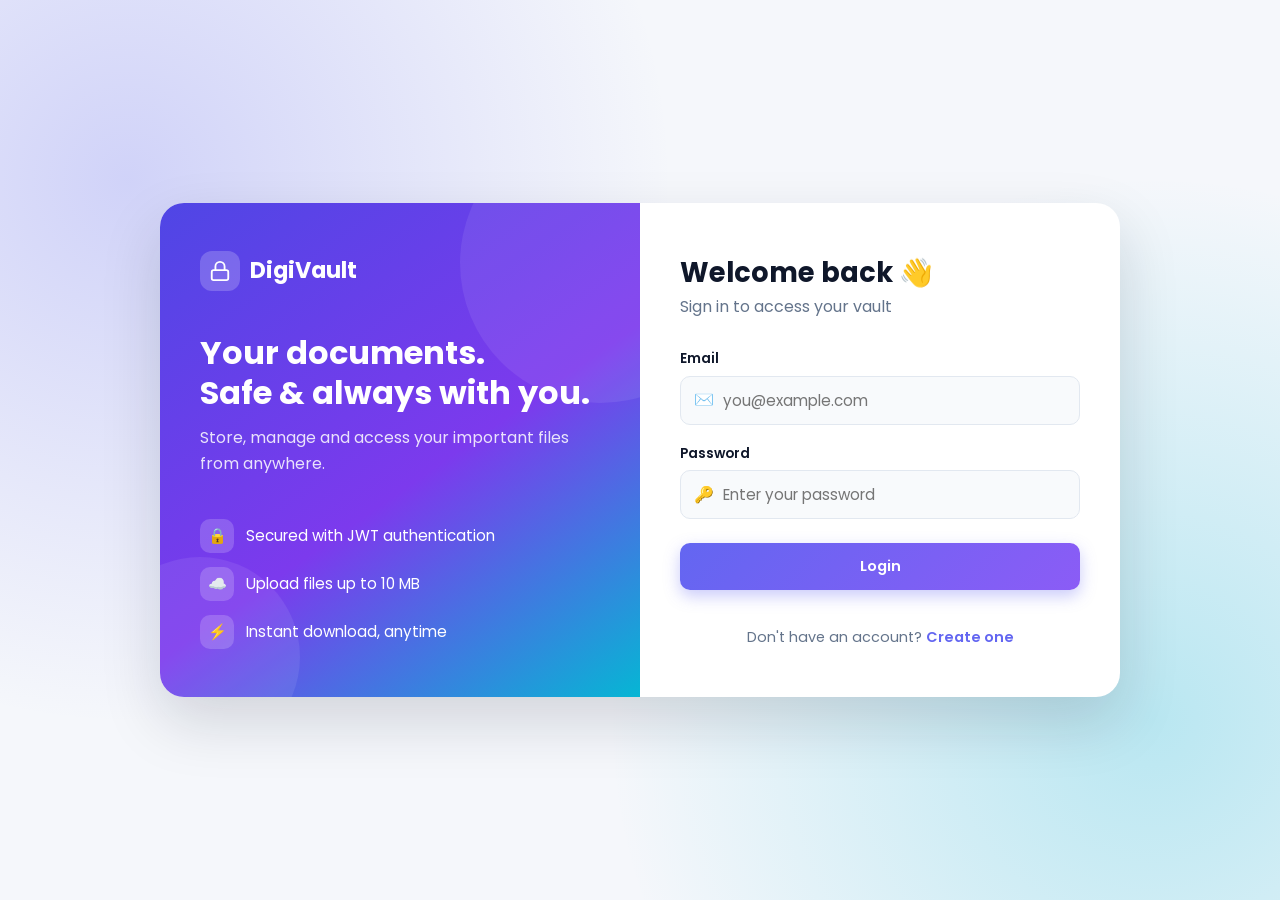
==== src/main/resources/static/index.html @ c99f9024 "Initial commit: DigiVault secure document vault Spring Boot + MySQL + JWT document vault with login," ====
<!DOCTYPE html>
<html lang="en">
<head>
    <meta charset="UTF-8">
    <meta name="viewport" content="width=device-width, initial-scale=1.0">
    <title>DigiVault - Login</title>
    <link rel="preconnect" href="https://fonts.googleapis.com">
    <link href="https://fonts.googleapis.com/css2?family=Poppins:wght@400;500;600;700&display=swap" rel="stylesheet">
    <link rel="stylesheet" href="css/style.css">
</head>
<body class="auth-page">
    <div class="auth-wrapper">

        <!-- Left: branding -->
        <section class="auth-brand">
            <div class="logo">
                <div class="logo-icon">
                    <svg viewBox="0 0 24 24" fill="none" stroke="currentColor" stroke-width="2"><rect x="3" y="11" width="18" height="11" rx="2"/><path d="M7 11V7a5 5 0 0 1 10 0v4"/></svg>
                </div>
                DigiVault
            </div>

            <div>
                <h2>Your documents.<br>Safe &amp; always with you.</h2>
                <p>Store, manage and access your important files from anywhere.</p>
            </div>

            <ul class="feature-list">
                <li><span>🔒</span> Secured with JWT authentication</li>
                <li><span>☁️</span> Upload files up to 10 MB</li>
                <li><span>⚡</span> Instant download, anytime</li>
            </ul>
        </section>

        <!-- Right: login form -->
        <section class="auth-form">
            <h1>Welcome back 👋</h1>
            <p class="subtitle">Sign in to access your vault</p>

            <form id="loginForm">
                <label for="email">Email</label>
                <div class="input-group">
                    <span class="input-icon">✉️</span>
                    <input type="email" id="email" placeholder="you@example.com" required>
                </div>

                <label for="password">Password</label>
                <div class="input-group">
                    <span class="input-icon">🔑</span>
                    <input type="password" id="password" placeholder="Enter your password" required>
                </div>

                <button type="submit" class="btn btn-primary btn-block">Login</button>
            </form>

            <p id="message" class="message"></p>
            <p class="switch">Don't have an account? <a href="register.html">Create one</a></p>
        </section>
    </div>

    <script src="js/auth.js"></script>
</body>
</html>
---- src/main/resources/static/css/style.css ----
/* ===== Theme colors (change these to restyle the whole app) ===== */
:root {
    --primary: #6366f1;
    --primary-dark: #4f46e5;
    --accent: #06b6d4;
    --danger: #ef4444;
    --success: #10b981;
    --text: #0f172a;
    --muted: #64748b;
    --border: #e2e8f0;
    --bg: #f5f7fb;
    --card: #ffffff;
    --radius: 14px;
    --shadow: 0 10px 30px rgba(15, 23, 42, 0.08);
}

* {
    box-sizing: border-box;
    margin: 0;
    padding: 0;
}

body {
    font-family: "Poppins", "Segoe UI", Roboto, Arial, sans-serif;
    background: var(--bg);
    color: var(--text);
    line-height: 1.6;
}

a {
    color: var(--primary);
    text-decoration: none;
    font-weight: 600;
}

a:hover {
    text-decoration: underline;
}

/* ===== Logo ===== */
.logo {
    display: flex;
    align-items: center;
    gap: 10px;
    font-size: 1.4rem;
    font-weight: 700;
}

.logo-icon {
    width: 40px;
    height: 40px;
    border-radius: 12px;
    display: grid;
    place-items: center;
    background: linear-gradient(135deg, var(--primary), var(--accent));
    color: #fff;
    flex-shrink: 0;
}

.logo-icon svg {
    width: 22px;
    height: 22px;
}

/* ===== Login / Register (split screen) ===== */
.auth-page {
    min-height: 100vh;
    display: flex;
    align-items: center;
    justify-content: center;
    padding: 24px 16px;
    background:
        radial-gradient(circle at 10% 20%, rgba(99, 102, 241, 0.25), transparent 40%),
        radial-gradient(circle at 90% 80%, rgba(6, 182, 212, 0.25), transparent 40%),
        var(--bg);
}

.auth-wrapper {
    width: 100%;
    max-width: 960px;
    display: grid;
    grid-template-columns: 1fr 1fr;
    background: var(--card);
    border-radius: 24px;
    overflow: hidden;
    box-shadow: 0 25px 60px rgba(15, 23, 42, 0.15);
    animation: fadeUp 0.5s ease;
}

.auth-brand {
    position: relative;
    padding: 48px 40px;
    color: #fff;
    background: linear-gradient(145deg, var(--primary-dark), #7c3aed 55%, var(--accent));
    display: flex;
    flex-direction: column;
    justify-content: space-between;
    gap: 32px;
    overflow: hidden;
}

/* Decorative circles */
.auth-brand::before,
.auth-brand::after {
    content: "";
    position: absolute;
    border-radius: 50%;
    background: rgba(255, 255, 255, 0.08);
}

.auth-brand::before {
    width: 280px;
    height: 280px;
    top: -80px;
    right: -100px;
}

.auth-brand::after {
    width: 200px;
    height: 200px;
    bottom: -60px;
    left: -60px;
}

.auth-brand .logo-icon {
    background: rgba(255, 255, 255, 0.2);
}

.auth-brand h2 {
    font-size: 2rem;
    line-height: 1.25;
    margin-bottom: 12px;
}

.auth-brand p {
    opacity: 0.85;
}

.feature-list {
    list-style: none;
    display: flex;
    flex-direction: column;
    gap: 14px;
    position: relative;
    z-index: 1;
}

.feature-list li {
    display: flex;
    align-items: center;
    gap: 12px;
    font-size: 0.95rem;
}

.feature-list span {
    width: 34px;
    height: 34px;
    border-radius: 10px;
    background: rgba(255, 255, 255, 0.18);
    display: grid;
    place-items: center;
    flex-shrink: 0;
}

.auth-form {
    padding: 48px 40px;
    display: flex;
    flex-direction: column;
    justify-content: center;
}

.auth-form h1 {
    font-size: 1.7rem;
}

.subtitle {
    color: var(--muted);
    margin-bottom: 28px;
}

.switch {
    margin-top: 20px;
    text-align: center;
    font-size: 0.9rem;
    color: var(--muted);
}

/* ===== Form fields ===== */
label {
    display: block;
    font-size: 0.85rem;
    font-weight: 600;
    margin-bottom: 6px;
}

.input-group {
    position: relative;
    margin-bottom: 18px;
}

.input-group .input-icon {
    position: absolute;
    left: 14px;
    top: 50%;
    transform: translateY(-50%);
    color: var(--muted);
    pointer-events: none;
}

.input-group input {
    width: 100%;
    padding: 12px 14px 12px 42px;
    border: 1.5px solid var(--border);
    border-radius: 10px;
    font-size: 0.95rem;
    font-family: inherit;
    background: #f8fafc;
    transition: border-color 0.2s, box-shadow 0.2s, background 0.2s;
}

.input-group input:focus {
    outline: none;
    border-color: var(--primary);
    background: #fff;
    box-shadow: 0 0 0 4px rgba(99, 102, 241, 0.15);
}

/* ===== Buttons ===== */
.btn {
    display: inline-flex;
    align-items: center;
    justify-content: center;
    gap: 6px;
    padding: 11px 20px;
    border: none;
    border-radius: 10px;
    font-family: inherit;
    font-size: 0.92rem;
    font-weight: 600;
    cursor: pointer;
    transition: transform 0.15s, box-shadow 0.2s, opacity 0.2s, background 0.2s;
}

.btn:hover {
    transform: translateY(-1px);
}

.btn:disabled {
    opacity: 0.6;
    cursor: not-allowed;
    transform: none;
}

.btn-primary {
    background: linear-gradient(135deg, var(--primary), #8b5cf6);
    color: #fff;
    box-shadow: 0 6px 16px rgba(99, 102, 241, 0.35);
}

.btn-primary:hover {
    box-shadow: 0 10px 22px rgba(99, 102, 241, 0.45);
}

.btn-block {
    width: 100%;
    padding: 13px;
    margin-top: 6px;
}

.btn-secondary {
    background: #f1f5f9;
    color: var(--text);
}

.btn-secondary:hover {
    background: #e2e8f0;
}

.btn-small {
    padding: 7px 12px;
    font-size: 0.8rem;
    border-radius: 8px;
}

.btn-download {
    background: rgba(6, 182, 212, 0.12);
    color: #0e7490;
}

.btn-download:hover {
    background: var(--accent);
    color: #fff;
}

.btn-delete {
    background: rgba(239, 68, 68, 0.1);
    color: #b91c1c;
}

.btn-delete:hover {
    background: var(--danger);
    color: #fff;
}

/* ===== Inline message (login/register) ===== */
.message {
    margin-top: 16px;
    font-size: 0.88rem;
    border-radius: 10px;
}

.message.error,
.message.success {
    padding: 10px 14px;
}

.message.error {
    background: #fef2f2;
    color: #b91c1c;
    border: 1px solid #fecaca;
}

.message.success {
    background: #ecfdf5;
    color: #047857;
    border: 1px solid #a7f3d0;
}

/* ===== Dashboard: navbar ===== */
.navbar {
    position: sticky;
    top: 0;
    z-index: 10;
    background: rgba(255, 255, 255, 0.85);
    backdrop-filter: blur(10px);
    border-bottom: 1px solid var(--border);
    padding: 12px 24px;
    display: flex;
    justify-content: space-between;
    align-items: center;
    flex-wrap: wrap;
    gap: 12px;
}

.nav-right {
    display: flex;
    align-items: center;
    gap: 14px;
}

.user-info {
    display: flex;
    align-items: center;
    gap: 10px;
}

.avatar {
    width: 38px;
    height: 38px;
    border-radius: 50%;
    background: linear-gradient(135deg, var(--primary), var(--accent));
    color: #fff;
    font-weight: 700;
    display: grid;
    place-items: center;
}

.user-text {
    display: flex;
    flex-direction: column;
    line-height: 1.2;
}

.user-text strong {
    font-size: 0.9rem;
}

.user-text small {
    color: var(--muted);
    font-size: 0.75rem;
}

/* ===== Dashboard: layout ===== */
.container {
    max-width: 1100px;
    margin: 0 auto;
    padding: 32px 16px 48px;
    display: flex;
    flex-direction: column;
    gap: 24px;
    animation: fadeUp 0.4s ease;
}

.page-title h2 {
    font-size: 1.6rem;
}

.page-title p {
    color: var(--muted);
}

.card {
    background: var(--card);
    border-radius: var(--radius);
    padding: 24px;
    box-shadow: var(--shadow);
    border: 1px solid var(--border);
}

.card-header {
    display: flex;
    justify-content: space-between;
    align-items: center;
    margin-bottom: 18px;
}

.card-header h3 {
    font-size: 1.1rem;
}

.badge-count {
    background: rgba(99, 102, 241, 0.12);
    color: var(--primary-dark);
    padding: 4px 12px;
    border-radius: 999px;
    font-size: 0.8rem;
    font-weight: 600;
}

/* ===== Dashboard: stats ===== */
.stats {
    display: grid;
    grid-template-columns: repeat(auto-fit, minmax(220px, 1fr));
    gap: 18px;
}

.stat-card {
    display: flex;
    align-items: center;
    gap: 16px;
    background: var(--card);
    border-radius: var(--radius);
    padding: 20px;
    box-shadow: var(--shadow);
    border: 1px solid var(--border);
    transition: transform 0.2s;
}

.stat-card:hover {
    transform: translateY(-3px);
}

.stat-icon {
    width: 50px;
    height: 50px;
    border-radius: 14px;
    display: grid;
    place-items: center;
    font-size: 1.4rem;
    flex-shrink: 0;
}

.stat-icon.purple { background: rgba(99, 102, 241, 0.12); }
.stat-icon.cyan   { background: rgba(6, 182, 212, 0.12); }
.stat-icon.green  { background: rgba(16, 185, 129, 0.12); }

.stat-card p {
    color: var(--muted);
    font-size: 0.82rem;
}

.stat-card h4 {
    font-size: 1.3rem;
}

/* ===== Dashboard: upload drop zone ===== */
.upload-form {
    display: flex;
    flex-direction: column;
    gap: 16px;
}

.dropzone {
    position: relative;
    border: 2px dashed #c7d2fe;
    border-radius: var(--radius);
    background: linear-gradient(180deg, #f8faff, #eef2ff);
    padding: 36px 20px;
    text-align: center;
    transition: border-color 0.2s, background 0.2s;
}

.dropzone:hover,
.dropzone.dragover {
    border-color: var(--primary);
    background: #eef2ff;
}

/* The real file input covers the whole zone, so clicking and drag-and-drop both work */
.dropzone input[type="file"] {
    position: absolute;
    inset: 0;
    width: 100%;
    height: 100%;
    opacity: 0;
    cursor: pointer;
}

.dropzone-icon {
    font-size: 2.4rem;
    margin-bottom: 6px;
}

.dropzone p {
    color: var(--muted);
    font-size: 0.9rem;
}

.dropzone strong {
    color: var(--primary);
}

.selected-file {
    margin-top: 10px;
    font-weight: 600;
    color: var(--text) !important;
    word-break: break-all;
}

.upload-actions {
    display: flex;
    justify-content: flex-end;
}

/* ===== Dashboard: documents table ===== */
.table-wrap {
    overflow-x: auto;
}

table {
    width: 100%;
    border-collapse: collapse;
}

th, td {
    padding: 14px 12px;
    text-align: left;
    font-size: 0.88rem;
    white-space: nowrap;
}

th {
    color: var(--muted);
    font-weight: 600;
    font-size: 0.75rem;
    text-transform: uppercase;
    letter-spacing: 0.05em;
    border-bottom: 1px solid var(--border);
}

tbody tr {
    border-bottom: 1px solid #f1f5f9;
    transition: background 0.15s;
}

tbody tr:hover {
    background: #f8fafc;
}

.file-cell {
    display: flex;
    align-items: center;
    gap: 12px;
}

.file-name {
    font-weight: 600;
    max-width: 280px;
    overflow: hidden;
    text-overflow: ellipsis;
}

/* Colored file-type badges */
.file-badge {
    width: 42px;
    height: 42px;
    border-radius: 10px;
    display: grid;
    place-items: center;
    font-size: 0.65rem;
    font-weight: 700;
    color: #fff;
    flex-shrink: 0;
    background: #94a3b8;
}

.file-badge.pdf   { background: #ef4444; }
.file-badge.doc   { background: #3b82f6; }
.file-badge.sheet { background: #10b981; }
.file-badge.slide { background: #f97316; }
.file-badge.image { background: #a855f7; }
.file-badge.zip   { background: #eab308; }

.muted {
    color: var(--muted);
}

.actions {
    display: flex;
    gap: 8px;
}

/* ===== Empty state ===== */
.empty-state {
    text-align: center;
    padding: 40px 20px;
    color: var(--muted);
}

.empty-state div {
    font-size: 3rem;
    margin-bottom: 8px;
}

.empty-state h4 {
    color: var(--text);
    margin-bottom: 4px;
}

/* ===== Toast notification (dashboard) ===== */
.toast {
    position: fixed;
    right: 24px;
    bottom: 24px;
    z-index: 100;
    max-width: calc(100% - 48px);
    padding: 14px 20px;
    border-radius: 12px;
    color: #fff;
    font-weight: 500;
    box-shadow: 0 12px 30px rgba(15, 23, 42, 0.25);
    opacity: 0;
    transform: translateY(20px);
    pointer-events: none;
    transition: opacity 0.3s, transform 0.3s;
}

.toast.show {
    opacity: 1;
    transform: translateY(0);
}

.toast.success { background: var(--success); }
.toast.error   { background: var(--danger); }

/* ===== Animation ===== */
@keyframes fadeUp {
    from {
        opacity: 0;
        transform: translateY(16px);
    }
    to {
        opacity: 1;
        transform: translateY(0);
    }
}

/* ===== Mobile ===== */
@media (max-width: 768px) {
    .auth-wrapper {
        grid-template-columns: 1fr;
    }

    .auth-brand {
        padding: 32px 24px;
    }

    .auth-brand h2 {
        font-size: 1.5rem;
    }

    .feature-list {
        display: none;
    }

    .auth-form {
        padding: 32px 24px;
    }

    .user-text {
        display: none;
    }
}
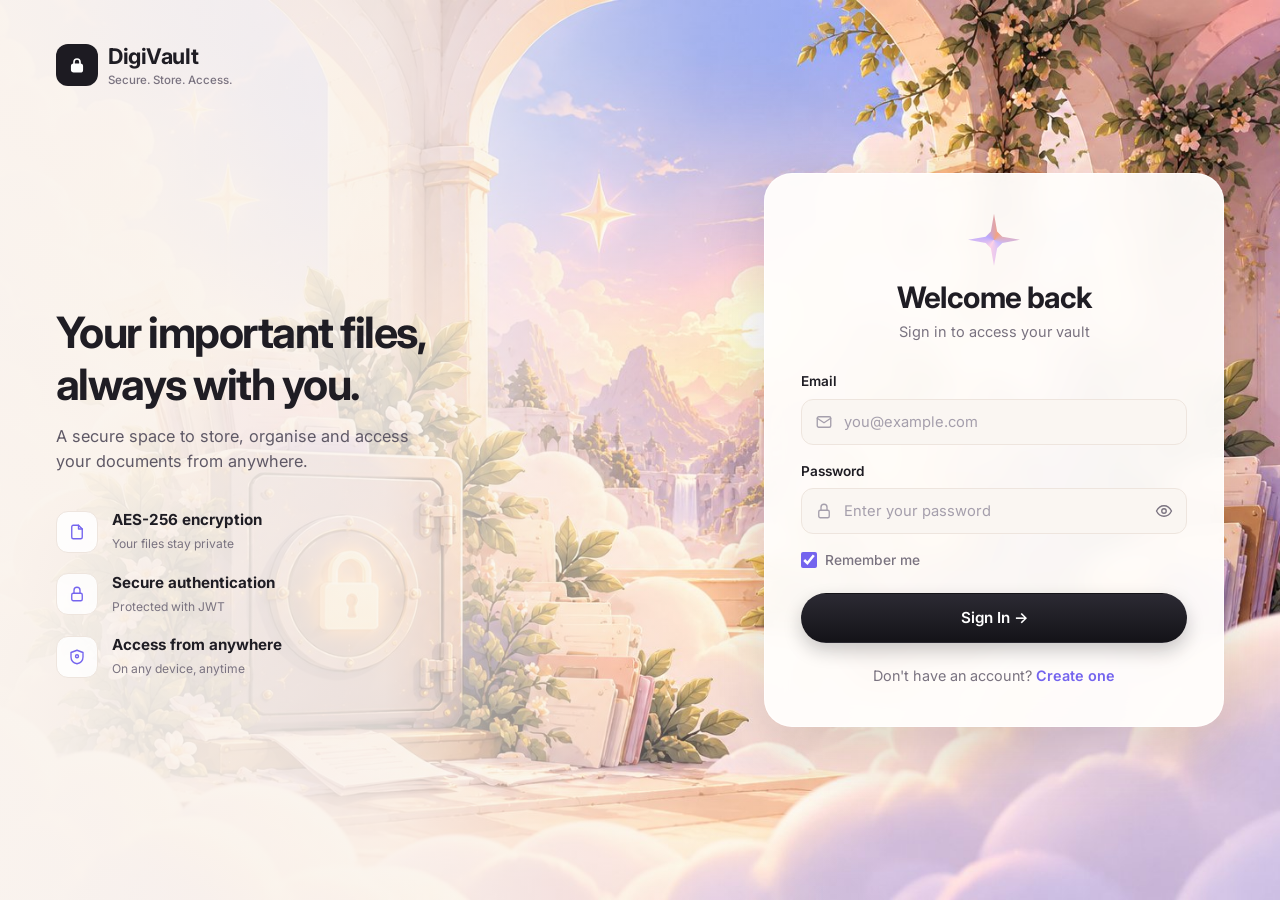
==== commit 1f57ec5f: "Add bookmarks, trash, stars, storage limit and new UI - Bookmarks with automatic site tags, categori" ====
--- a/src/main/resources/static/index.html
+++ b/src/main/resources/static/index.html
@@ -3,60 +3,81 @@
 <head>
     <meta charset="UTF-8">
     <meta name="viewport" content="width=device-width, initial-scale=1.0">
-    <title>DigiVault - Login</title>
+    <title>DigiVault - Sign in</title>
     <link rel="preconnect" href="https://fonts.googleapis.com">
-    <link href="https://fonts.googleapis.com/css2?family=Poppins:wght@400;500;600;700&display=swap" rel="stylesheet">
+    <link rel="preconnect" href="https://fonts.gstatic.com" crossorigin>
+    <link href="https://fonts.googleapis.com/css2?family=Inter:wght@400;500;600;700;800&display=swap" rel="stylesheet">
+    <link rel="icon" href="data:image/svg+xml,<svg xmlns='http://www.w3.org/2000/svg' viewBox='0 0 32 32'><rect width='32' height='32' rx='9' fill='%231d1b22'/><path d='M11 15v-3a5 5 0 0 1 10 0v3' fill='none' stroke='white' stroke-width='2.4'/><rect x='9' y='15' width='14' height='10' rx='2.5' fill='white'/></svg>">
     <link rel="stylesheet" href="css/style.css">
 </head>
 <body class="auth-page">
-    <div class="auth-wrapper">
+    <main class="auth-layout">
 
-        <!-- Left: branding -->
-        <section class="auth-brand">
-            <div class="logo">
-                <div class="logo-icon">
-                    <svg viewBox="0 0 24 24" fill="none" stroke="currentColor" stroke-width="2"><rect x="3" y="11" width="18" height="11" rx="2"/><path d="M7 11V7a5 5 0 0 1 10 0v4"/></svg>
-                </div>
-                DigiVault
+        <!-- Left: brand and introduction (artwork is the page background) -->
+        <section class="auth-intro">
+            <div class="brand">
+                <span class="brand-mark"><svg viewBox="0 0 24 24" fill="none" stroke="currentColor" stroke-width="2.2" stroke-linecap="round"><rect x="5" y="11" width="14" height="10" rx="2.5" fill="currentColor"/><path d="M8 11V8a4 4 0 0 1 8 0v3"/></svg></span>
+                <span>DigiVault<small>Secure. Store. Access.</small></span>
             </div>
 
             <div>
-                <h2>Your documents.<br>Safe &amp; always with you.</h2>
-                <p>Store, manage and access your important files from anywhere.</p>
+                <h1>Your important files, always with you.</h1>
+                <p>A secure space to store, organise and access your documents from anywhere.</p>
             </div>
 
             <ul class="feature-list">
-                <li><span>🔒</span> Secured with JWT authentication</li>
-                <li><span>☁️</span> Upload files up to 10 MB</li>
-                <li><span>⚡</span> Instant download, anytime</li>
+                <li>
+                    <span class="tile"><svg class="i" viewBox="0 0 24 24"><path d="M14 3H7a2 2 0 0 0-2 2v14a2 2 0 0 0 2 2h10a2 2 0 0 0 2-2V8z"/><path d="M14 3v5h5"/></svg></span>
+                    <div><strong>AES-256 encryption</strong><small>Your files stay private</small></div>
+                </li>
+                <li>
+                    <span class="tile"><svg class="i" viewBox="0 0 24 24"><rect x="5" y="11" width="14" height="10" rx="2"/><path d="M8 11V7a4 4 0 0 1 8 0v4"/></svg></span>
+                    <div><strong>Secure authentication</strong><small>Protected with JWT</small></div>
+                </li>
+                <li>
+                    <span class="tile"><svg class="i" viewBox="0 0 24 24"><path d="M12 3l8 3v6c0 5-3.5 8-8 9-4.5-1-8-4-8-9V6z"/><circle cx="12" cy="11" r="2"/></svg></span>
+                    <div><strong>Access from anywhere</strong><small>On any device, anytime</small></div>
+                </li>
             </ul>
         </section>
 
-        <!-- Right: login form -->
-        <section class="auth-form">
-            <h1>Welcome back 👋</h1>
+        <!-- Right: sign-in card -->
+        <section class="auth-card">
+            <div class="sparkle" aria-hidden="true"></div>
+            <h2>Welcome back</h2>
             <p class="subtitle">Sign in to access your vault</p>
 
             <form id="loginForm">
-                <label for="email">Email</label>
-                <div class="input-group">
-                    <span class="input-icon">✉️</span>
-                    <input type="email" id="email" placeholder="you@example.com" required>
+                <div class="form-field">
+                    <label for="email">Email</label>
+                    <div class="input-icon">
+                        <svg class="i" viewBox="0 0 24 24"><rect x="3" y="5" width="18" height="14" rx="2"/><path d="M3 7l9 6 9-6"/></svg>
+                        <input type="email" id="email" class="field" placeholder="you@example.com" required>
+                    </div>
                 </div>
 
-                <label for="password">Password</label>
-                <div class="input-group">
-                    <span class="input-icon">🔑</span>
-                    <input type="password" id="password" placeholder="Enter your password" required>
+                <div class="form-field">
+                    <label for="password">Password</label>
+                    <div class="input-icon">
+                        <svg class="i" viewBox="0 0 24 24"><rect x="5" y="11" width="14" height="10" rx="2"/><path d="M8 11V7a4 4 0 0 1 8 0v4"/></svg>
+                        <input type="password" id="password" class="field" placeholder="Enter your password" required>
+                        <button type="button" class="icon-btn eye" data-target="password" title="Show password">
+                            <svg class="i" viewBox="0 0 24 24"><path d="M2 12s3.5-7 10-7 10 7 10 7-3.5 7-10 7S2 12 2 12z"/><circle cx="12" cy="12" r="3"/></svg>
+                        </button>
+                    </div>
                 </div>
 
-                <button type="submit" class="btn btn-primary btn-block">Login</button>
+                <div class="auth-row">
+                    <label class="check"><input type="checkbox" id="remember" checked> Remember me</label>
+                </div>
+
+                <button type="submit" class="btn btn-dark btn-block">Sign In →</button>
             </form>
 
             <p id="message" class="message"></p>
-            <p class="switch">Don't have an account? <a href="register.html">Create one</a></p>
+            <p class="auth-switch">Don't have an account? <a href="register.html">Create one</a></p>
         </section>
-    </div>
+    </main>
 
     <script src="js/auth.js"></script>
 </body>
--- a/src/main/resources/static/css/style.css
+++ b/src/main/resources/static/css/style.css
@@ -1,693 +1,498 @@
-/* ===== Theme colors (change these to restyle the whole app) ===== */
+/* =====================================================================
+   DigiVault - warm, soft theme (cream, white cards, lavender accents)
+   Change the colors below to restyle the whole app.
+   ===================================================================== */
 :root {
-    --primary: #6366f1;
-    --primary-dark: #4f46e5;
-    --accent: #06b6d4;
-    --danger: #ef4444;
-    --success: #10b981;
-    --text: #0f172a;
-    --muted: #64748b;
-    --border: #e2e8f0;
-    --bg: #f5f7fb;
-    --card: #ffffff;
-    --radius: 14px;
-    --shadow: 0 10px 30px rgba(15, 23, 42, 0.08);
-}
-
-* {
-    box-sizing: border-box;
-    margin: 0;
-    padding: 0;
-}
+    --text: #1f1d24;
+    --muted: #7a7380;
+    --faint: #a59fac;
+    --border: #eee5de;
+    --surface: #fffdfb;
+    --surface-2: #faf6f2;
+    --violet: #8b7cf6;
+    --violet-600: #7464ee;
+    --violet-soft: #efebff;
+    --peach: #ec9a76;
+    --peach-soft: #fdeee6;
+    --green: #3fae6a;
+    --green-soft: #e8f6ec;
+    --pink: #e3627a;
+    --pink-soft: #fde9ee;
+    --amber: #dc9a2f;
+    --amber-soft: #fff3dc;
+    --dark: #1d1b22;
+    --radius: 18px;
+    --shadow: 0 1px 2px rgba(31, 29, 36, 0.04), 0 8px 24px rgba(31, 29, 36, 0.05);
+    --shadow-lg: 0 24px 60px rgba(31, 29, 36, 0.14);
+    --ring: 0 0 0 4px rgba(139, 124, 246, 0.16);
+    --font: "Inter", "Segoe UI", Roboto, Arial, sans-serif;
+}
+
+* { box-sizing: border-box; margin: 0; padding: 0; }
+
+/* Make the "hidden" attribute always win, even over display: flex/grid */
+[hidden] { display: none !important; }
 
 body {
-    font-family: "Poppins", "Segoe UI", Roboto, Arial, sans-serif;
-    background: var(--bg);
+    min-height: 100vh;
+    font-family: var(--font);
+    font-size: 14.5px;
+    line-height: 1.5;
     color: var(--text);
-    line-height: 1.6;
-}
-
-a {
-    color: var(--primary);
-    text-decoration: none;
-    font-weight: 600;
-}
-
-a:hover {
-    text-decoration: underline;
-}
-
-/* ===== Logo ===== */
-.logo {
-    display: flex;
-    align-items: center;
-    gap: 10px;
-    font-size: 1.4rem;
-    font-weight: 700;
-}
-
-.logo-icon {
-    width: 40px;
-    height: 40px;
-    border-radius: 12px;
-    display: grid;
-    place-items: center;
-    background: linear-gradient(135deg, var(--primary), var(--accent));
-    color: #fff;
-    flex-shrink: 0;
-}
-
-.logo-icon svg {
-    width: 22px;
-    height: 22px;
-}
-
-/* ===== Login / Register (split screen) ===== */
+    background: linear-gradient(135deg, #f9f3ee 0%, #f6efea 50%, #f2ecf6 100%) fixed;
+    -webkit-font-smoothing: antialiased;
+}
+
+a { color: var(--violet-600); text-decoration: none; font-weight: 600; }
+a:hover { text-decoration: underline; }
+h1, h2, h3, h4 { letter-spacing: -0.02em; line-height: 1.2; }
+svg { flex-shrink: 0; }
+.muted { color: var(--muted); }
+
+/* ===== Icons (inline SVG) ===== */
+.i { width: 18px; height: 18px; fill: none; stroke: currentColor; stroke-width: 1.8; stroke-linecap: round; stroke-linejoin: round; }
+.i-sm { width: 16px; height: 16px; }
+.i-lg { width: 26px; height: 26px; }
+
+/* ===== Brand ===== */
+.brand { display: flex; align-items: center; gap: 10px; color: var(--text); font-size: 1.15rem; font-weight: 700; letter-spacing: -0.02em; }
+.brand:hover { text-decoration: none; }
+.brand-mark { width: 34px; height: 34px; display: grid; place-items: center; color: #fff; background: var(--dark); border-radius: 10px; }
+.brand-mark svg { width: 18px; height: 18px; }
+.brand small { display: block; font-size: 0.72rem; font-weight: 500; color: var(--muted); letter-spacing: 0; }
+
+/* ===== Buttons ===== */
+.btn {
+    display: inline-flex; align-items: center; justify-content: center; gap: 8px;
+    height: 42px; padding: 0 18px;
+    font-family: inherit; font-size: 0.9rem; font-weight: 600;
+    border: 1px solid transparent; border-radius: 999px; cursor: pointer;
+    transition: transform 0.15s, box-shadow 0.2s, background 0.2s, opacity 0.2s;
+    text-decoration: none !important;
+}
+.btn:hover { transform: translateY(-1px); }
+.btn:disabled { opacity: 0.55; cursor: not-allowed; transform: none; }
+.btn-dark { color: #fff; background: linear-gradient(180deg, #2c2a33, #141318); box-shadow: 0 8px 18px rgba(20, 19, 24, 0.22); }
+.btn-violet { color: #fff; background: linear-gradient(180deg, #9a8cf8, var(--violet-600)); box-shadow: 0 6px 16px rgba(116, 100, 238, 0.3); }
+.btn-ghost { color: var(--text); background: #fff; border-color: var(--border); }
+.btn-ghost:hover { background: var(--surface-2); }
+.btn-danger { color: var(--pink); background: var(--pink-soft); }
+.btn-block { width: 100%; height: 50px; font-size: 0.95rem; }
+.btn-sm { height: 34px; padding: 0 14px; font-size: 0.82rem; }
+
+.icon-btn {
+    width: 34px; height: 34px; display: inline-grid; place-items: center;
+    color: var(--muted); background: transparent; border: 1px solid transparent; border-radius: 10px; cursor: pointer;
+    transition: background 0.15s, color 0.15s;
+}
+.icon-btn:hover { color: var(--text); background: var(--surface-2); }
+.icon-btn.bordered { background: #fff; border-color: var(--border); }
+.icon-btn.danger:hover { color: #fff; background: var(--pink); }
+
+/* Star toggle */
+.star-btn { color: #cfc8d4; }
+.star-btn.on { color: #f5b301; }
+.star-btn.on svg { fill: #f5b301; }
+
+/* ===== Form fields ===== */
+label { display: block; margin-bottom: 7px; font-size: 0.85rem; font-weight: 600; }
+.field, .select {
+    width: 100%; height: 46px; padding: 0 14px;
+    font-family: inherit; font-size: 0.92rem; color: var(--text);
+    background: var(--surface-2); border: 1px solid var(--border); border-radius: 12px;
+    transition: border-color 0.15s, box-shadow 0.15s, background 0.15s;
+}
+textarea.field { height: auto; min-height: 90px; padding: 12px 14px; resize: vertical; }
+.field::placeholder { color: var(--faint); }
+.field:focus, .select:focus { outline: none; background: #fff; border-color: var(--violet); box-shadow: var(--ring); }
+.select {
+    width: auto; min-width: 150px; padding-right: 38px; cursor: pointer; appearance: none; -webkit-appearance: none;
+    background-image: url("data:image/svg+xml;utf8,<svg xmlns='http://www.w3.org/2000/svg' viewBox='0 0 24 24' fill='none' stroke='%237a7380' stroke-width='2' stroke-linecap='round'><path d='M6 9l6 6 6-6'/></svg>");
+    background-repeat: no-repeat; background-position: right 12px center; background-size: 16px;
+}
+.select.full { width: 100%; }
+.form-field { margin-bottom: 16px; }
+
+/* Input with an icon on the left (and optional button on the right) */
+.input-icon { position: relative; }
+.input-icon > svg { position: absolute; left: 14px; top: 50%; transform: translateY(-50%); color: var(--faint); pointer-events: none; }
+.input-icon .field { padding-left: 42px; }
+.input-icon .eye { position: absolute; right: 6px; top: 50%; transform: translateY(-50%); }
+
+/* Checkbox */
+.check { display: inline-flex; align-items: center; gap: 8px; font-size: 0.86rem; font-weight: 500; color: var(--muted); cursor: pointer; margin: 0; }
+.check input { width: 16px; height: 16px; accent-color: var(--violet-600); }
+
+/* Toggle switch */
+.switch { position: relative; width: 44px; height: 26px; flex-shrink: 0; }
+.switch input { position: absolute; opacity: 0; width: 100%; height: 100%; margin: 0; cursor: pointer; z-index: 1; }
+.switch span { position: absolute; inset: 0; background: #ddd6e3; border-radius: 999px; transition: background 0.2s; }
+.switch span::after { content: ""; position: absolute; left: 3px; top: 3px; width: 20px; height: 20px; background: #fff; border-radius: 50%; box-shadow: 0 1px 3px rgba(0, 0, 0, 0.2); transition: transform 0.2s; }
+.switch input:checked + span { background: var(--violet-600); }
+.switch input:checked + span::after { transform: translateX(18px); }
+
+/* Inline messages (login/register) */
+.message { margin-top: 14px; font-size: 0.86rem; }
+.message.error, .message.success { padding: 10px 14px; border-radius: 12px; }
+.message.error { color: #b42318; background: #fef3f2; border: 1px solid #fecdca; }
+.message.success { color: #067647; background: #ecfdf3; border: 1px solid #abefc6; }
+
+/* =====================================================================
+   Login / Register
+   ===================================================================== */
 .auth-page {
     min-height: 100vh;
-    display: flex;
+    /* Artwork on the right, soft cream fade on the left so the text stays readable */
+    background:
+        linear-gradient(90deg, rgba(250, 244, 238, 0.97) 0%, rgba(250, 244, 238, 0.85) 30%, rgba(250, 244, 238, 0.2) 55%, rgba(250, 244, 238, 0) 70%),
+        url("../img/login-art.jpg") 70% center / cover no-repeat,
+        linear-gradient(135deg, #f8e6da, #ece4fa);
+}
+
+.auth-layout {
+    min-height: 100vh;
+    display: grid;
+    grid-template-columns: minmax(0, 1fr) 460px;
     align-items: center;
-    justify-content: center;
-    padding: 24px 16px;
-    background:
-        radial-gradient(circle at 10% 20%, rgba(99, 102, 241, 0.25), transparent 40%),
-        radial-gradient(circle at 90% 80%, rgba(6, 182, 212, 0.25), transparent 40%),
-        var(--bg);
-}
-
-.auth-wrapper {
-    width: 100%;
-    max-width: 960px;
-    display: grid;
-    grid-template-columns: 1fr 1fr;
-    background: var(--card);
-    border-radius: 24px;
-    overflow: hidden;
-    box-shadow: 0 25px 60px rgba(15, 23, 42, 0.15);
-    animation: fadeUp 0.5s ease;
-}
-
-.auth-brand {
-    position: relative;
-    padding: 48px 40px;
-    color: #fff;
-    background: linear-gradient(145deg, var(--primary-dark), #7c3aed 55%, var(--accent));
-    display: flex;
-    flex-direction: column;
-    justify-content: space-between;
-    gap: 32px;
-    overflow: hidden;
-}
-
-/* Decorative circles */
-.auth-brand::before,
-.auth-brand::after {
-    content: "";
-    position: absolute;
-    border-radius: 50%;
-    background: rgba(255, 255, 255, 0.08);
-}
-
-.auth-brand::before {
-    width: 280px;
-    height: 280px;
-    top: -80px;
-    right: -100px;
-}
-
-.auth-brand::after {
-    width: 200px;
-    height: 200px;
-    bottom: -60px;
-    left: -60px;
-}
-
-.auth-brand .logo-icon {
-    background: rgba(255, 255, 255, 0.2);
-}
-
-.auth-brand h2 {
-    font-size: 2rem;
-    line-height: 1.25;
-    margin-bottom: 12px;
-}
-
-.auth-brand p {
-    opacity: 0.85;
-}
-
-.feature-list {
-    list-style: none;
-    display: flex;
-    flex-direction: column;
-    gap: 14px;
-    position: relative;
-    z-index: 1;
-}
-
-.feature-list li {
-    display: flex;
-    align-items: center;
-    gap: 12px;
-    font-size: 0.95rem;
-}
-
-.feature-list span {
-    width: 34px;
-    height: 34px;
-    border-radius: 10px;
-    background: rgba(255, 255, 255, 0.18);
-    display: grid;
-    place-items: center;
-    flex-shrink: 0;
-}
-
-.auth-form {
-    padding: 48px 40px;
-    display: flex;
-    flex-direction: column;
-    justify-content: center;
-}
-
-.auth-form h1 {
-    font-size: 1.7rem;
-}
-
-.subtitle {
-    color: var(--muted);
-    margin-bottom: 28px;
-}
-
-.switch {
-    margin-top: 20px;
-    text-align: center;
-    font-size: 0.9rem;
-    color: var(--muted);
-}
-
-/* ===== Form fields ===== */
-label {
-    display: block;
-    font-size: 0.85rem;
-    font-weight: 600;
-    margin-bottom: 6px;
-}
-
-.input-group {
-    position: relative;
-    margin-bottom: 18px;
-}
-
-.input-group .input-icon {
-    position: absolute;
-    left: 14px;
-    top: 50%;
-    transform: translateY(-50%);
-    color: var(--muted);
-    pointer-events: none;
-}
-
-.input-group input {
-    width: 100%;
-    padding: 12px 14px 12px 42px;
-    border: 1.5px solid var(--border);
-    border-radius: 10px;
-    font-size: 0.95rem;
-    font-family: inherit;
-    background: #f8fafc;
-    transition: border-color 0.2s, box-shadow 0.2s, background 0.2s;
-}
-
-.input-group input:focus {
-    outline: none;
-    border-color: var(--primary);
-    background: #fff;
-    box-shadow: 0 0 0 4px rgba(99, 102, 241, 0.15);
-}
-
-/* ===== Buttons ===== */
-.btn {
-    display: inline-flex;
-    align-items: center;
-    justify-content: center;
-    gap: 6px;
-    padding: 11px 20px;
-    border: none;
-    border-radius: 10px;
-    font-family: inherit;
-    font-size: 0.92rem;
-    font-weight: 600;
-    cursor: pointer;
-    transition: transform 0.15s, box-shadow 0.2s, opacity 0.2s, background 0.2s;
-}
-
-.btn:hover {
-    transform: translateY(-1px);
-}
-
-.btn:disabled {
-    opacity: 0.6;
-    cursor: not-allowed;
-    transform: none;
-}
-
-.btn-primary {
-    background: linear-gradient(135deg, var(--primary), #8b5cf6);
-    color: #fff;
-    box-shadow: 0 6px 16px rgba(99, 102, 241, 0.35);
-}
-
-.btn-primary:hover {
-    box-shadow: 0 10px 22px rgba(99, 102, 241, 0.45);
-}
-
-.btn-block {
-    width: 100%;
-    padding: 13px;
-    margin-top: 6px;
-}
-
-.btn-secondary {
-    background: #f1f5f9;
-    color: var(--text);
-}
-
-.btn-secondary:hover {
-    background: #e2e8f0;
-}
-
-.btn-small {
-    padding: 7px 12px;
-    font-size: 0.8rem;
-    border-radius: 8px;
-}
-
-.btn-download {
-    background: rgba(6, 182, 212, 0.12);
-    color: #0e7490;
-}
-
-.btn-download:hover {
-    background: var(--accent);
-    color: #fff;
-}
-
-.btn-delete {
-    background: rgba(239, 68, 68, 0.1);
-    color: #b91c1c;
-}
-
-.btn-delete:hover {
-    background: var(--danger);
-    color: #fff;
-}
-
-/* ===== Inline message (login/register) ===== */
-.message {
-    margin-top: 16px;
-    font-size: 0.88rem;
-    border-radius: 10px;
-}
-
-.message.error,
-.message.success {
-    padding: 10px 14px;
-}
-
-.message.error {
-    background: #fef2f2;
-    color: #b91c1c;
-    border: 1px solid #fecaca;
-}
-
-.message.success {
-    background: #ecfdf5;
-    color: #047857;
-    border: 1px solid #a7f3d0;
-}
-
-/* ===== Dashboard: navbar ===== */
-.navbar {
-    position: sticky;
-    top: 0;
-    z-index: 10;
-    background: rgba(255, 255, 255, 0.85);
+    gap: 40px;
+    padding: 40px 56px;
+}
+
+.auth-intro { display: flex; flex-direction: column; gap: 36px; max-width: 460px; align-self: stretch; }
+.auth-intro .brand { font-size: 1.35rem; }
+.auth-intro .brand-mark { width: 42px; height: 42px; border-radius: 12px; }
+.auth-intro h1 { font-size: 2.7rem; letter-spacing: -0.035em; margin-bottom: 14px; }
+.auth-intro > div:nth-child(2) { margin-top: auto; }
+.auth-intro p { color: #5f5966; font-size: 1.02rem; max-width: 380px; }
+
+.feature-list { list-style: none; display: flex; flex-direction: column; gap: 18px; margin-bottom: auto; }
+.feature-list li { display: flex; align-items: center; gap: 14px; }
+.feature-list .tile { width: 42px; height: 42px; display: grid; place-items: center; color: var(--violet-600); background: rgba(255, 255, 255, 0.85); border: 1px solid var(--border); border-radius: 12px; }
+.feature-list strong { display: block; font-size: 0.95rem; }
+.feature-list small { color: var(--muted); }
+
+.auth-card {
+    padding: 40px 36px;
+    background: rgba(255, 253, 251, 0.96);
+    border: 1px solid rgba(255, 255, 255, 0.8);
+    border-radius: 28px;
+    box-shadow: var(--shadow-lg);
+    backdrop-filter: blur(12px);
+}
+.auth-card .sparkle { margin: 0 auto 14px; }
+.auth-card h2 { text-align: center; font-size: 1.85rem; margin-bottom: 6px; }
+.auth-card .subtitle { text-align: center; color: var(--muted); margin-bottom: 28px; }
+.auth-row { display: flex; justify-content: space-between; align-items: center; margin: 4px 0 22px; }
+.auth-switch { margin-top: 22px; text-align: center; color: var(--muted); font-size: 0.9rem; }
+
+/* Soft 4-point star */
+.sparkle { position: relative; width: 52px; aspect-ratio: 1; }
+.sparkle::before {
+    content: ""; position: absolute; inset: 0;
+    background: conic-gradient(from 30deg, #f3a37f, #c9bbff, #ffd2e4, #b8a8ff, #f3a37f);
+    clip-path: polygon(50% 0%, 56% 34%, 66% 44%, 100% 50%, 66% 56%, 56% 66%, 50% 100%, 44% 66%, 34% 56%, 0% 50%, 34% 44%, 44% 34%);
+    filter: drop-shadow(0 6px 14px rgba(243, 163, 127, 0.4));
+}
+
+/* =====================================================================
+   App layout: sidebar + main
+   ===================================================================== */
+.app-shell { display: grid; grid-template-columns: 236px minmax(0, 1fr); min-height: 100vh; }
+
+.sidebar {
+    position: sticky; top: 0; height: 100vh;
+    display: flex; flex-direction: column; gap: 28px;
+    padding: 22px 16px;
+    background: rgba(255, 253, 251, 0.72);
+    border-right: 1px solid var(--border);
     backdrop-filter: blur(10px);
-    border-bottom: 1px solid var(--border);
-    padding: 12px 24px;
-    display: flex;
-    justify-content: space-between;
-    align-items: center;
-    flex-wrap: wrap;
-    gap: 12px;
-}
-
-.nav-right {
-    display: flex;
-    align-items: center;
-    gap: 14px;
-}
-
-.user-info {
-    display: flex;
-    align-items: center;
-    gap: 10px;
-}
-
-.avatar {
-    width: 38px;
-    height: 38px;
-    border-radius: 50%;
-    background: linear-gradient(135deg, var(--primary), var(--accent));
-    color: #fff;
-    font-weight: 700;
-    display: grid;
-    place-items: center;
-}
-
-.user-text {
-    display: flex;
-    flex-direction: column;
-    line-height: 1.2;
-}
-
-.user-text strong {
-    font-size: 0.9rem;
-}
-
-.user-text small {
-    color: var(--muted);
-    font-size: 0.75rem;
-}
-
-/* ===== Dashboard: layout ===== */
-.container {
-    max-width: 1100px;
-    margin: 0 auto;
-    padding: 32px 16px 48px;
-    display: flex;
-    flex-direction: column;
-    gap: 24px;
-    animation: fadeUp 0.4s ease;
-}
-
-.page-title h2 {
-    font-size: 1.6rem;
-}
-
-.page-title p {
-    color: var(--muted);
-}
-
-.card {
-    background: var(--card);
-    border-radius: var(--radius);
-    padding: 24px;
+}
+.sidebar .brand { padding: 4px 10px; }
+
+.side-nav { display: flex; flex-direction: column; gap: 4px; }
+.side-nav a {
+    display: flex; align-items: center; gap: 12px;
+    padding: 10px 14px; border-radius: 12px;
+    color: var(--muted); font-weight: 500; text-decoration: none;
+    transition: background 0.15s, color 0.15s;
+}
+.side-nav a:hover { color: var(--text); background: rgba(255, 255, 255, 0.8); }
+.side-nav a.active { color: var(--text); font-weight: 600; background: var(--violet-soft); }
+.side-nav a.active svg { color: var(--violet-600); }
+
+/* Storage meter at the bottom of the sidebar */
+.storage { margin-top: auto; padding: 0 10px; }
+.storage strong { display: block; font-size: 0.86rem; margin-bottom: 10px; }
+.meter { height: 6px; background: #ece5ef; border-radius: 999px; overflow: hidden; }
+.meter span { display: block; height: 100%; width: 0; border-radius: inherit; background: linear-gradient(90deg, var(--violet), #b6a9ff); transition: width 0.4s; }
+.meter.warn span { background: linear-gradient(90deg, var(--pink), #f39aa9); }
+.storage p { margin-top: 8px; text-align: right; font-size: 0.76rem; color: var(--muted); }
+
+.main { min-width: 0; padding: 18px 32px 48px; }
+
+/* ===== Top bar ===== */
+.topbar { display: flex; align-items: center; justify-content: space-between; gap: 16px; margin-bottom: 24px; }
+.top-search { position: relative; flex: 1; max-width: 440px; }
+.top-search svg { position: absolute; left: 16px; top: 50%; transform: translateY(-50%); color: var(--faint); }
+.top-search input {
+    width: 100%; height: 44px; padding: 0 16px 0 44px;
+    font-family: inherit; font-size: 0.9rem; color: var(--text);
+    background: rgba(255, 255, 255, 0.75); border: 1px solid var(--border); border-radius: 999px;
+}
+.top-search input:focus { outline: none; background: #fff; border-color: var(--violet); box-shadow: var(--ring); }
+
+.profile { position: relative; }
+.profile-btn {
+    display: flex; align-items: center; gap: 10px;
+    padding: 5px 10px 5px 5px; font-family: inherit; font-size: 0.9rem; font-weight: 600; color: var(--text);
+    background: transparent; border: 1px solid transparent; border-radius: 999px; cursor: pointer;
+}
+.profile-btn:hover { background: rgba(255, 255, 255, 0.7); border-color: var(--border); }
+.avatar { width: 34px; height: 34px; display: grid; place-items: center; color: #fff; font-weight: 700; background: linear-gradient(135deg, #f0b08f, var(--peach)); border-radius: 50%; }
+.profile-menu {
+    position: absolute; right: 0; top: calc(100% + 8px); z-index: 30; width: 240px;
+    padding: 14px; background: #fff; border: 1px solid var(--border); border-radius: 16px; box-shadow: var(--shadow-lg);
+}
+.profile-menu strong { display: block; }
+.profile-menu small { display: block; color: var(--muted); margin-bottom: 12px; overflow: hidden; text-overflow: ellipsis; }
+.profile-menu .btn { width: 100%; }
+
+/* ===== Page heading ===== */
+.page-head { display: flex; justify-content: space-between; align-items: center; gap: 16px; flex-wrap: wrap; margin-bottom: 20px; }
+.page-head h1 { font-size: 1.75rem; }
+.page-head p { color: var(--muted); margin-top: 4px; }
+
+.card { background: var(--surface); border: 1px solid var(--border); border-radius: var(--radius); box-shadow: var(--shadow); }
+
+/* =====================================================================
+   Home
+   ===================================================================== */
+.hero {
+    position: relative; min-height: 250px;
+    display: flex; justify-content: space-between; align-items: flex-start; gap: 20px;
+    padding: 30px; margin-bottom: 18px;
+    border-radius: 24px; overflow: hidden;
+    background: url("../img/home-banner.jpg") center 58% / cover no-repeat, linear-gradient(135deg, #f6d8c6, #e8ddf8);
     box-shadow: var(--shadow);
-    border: 1px solid var(--border);
-}
-
-.card-header {
-    display: flex;
-    justify-content: space-between;
-    align-items: center;
-    margin-bottom: 18px;
-}
-
-.card-header h3 {
-    font-size: 1.1rem;
-}
-
-.badge-count {
-    background: rgba(99, 102, 241, 0.12);
-    color: var(--primary-dark);
-    padding: 4px 12px;
-    border-radius: 999px;
-    font-size: 0.8rem;
-    font-weight: 600;
-}
-
-/* ===== Dashboard: stats ===== */
-.stats {
-    display: grid;
-    grid-template-columns: repeat(auto-fit, minmax(220px, 1fr));
-    gap: 18px;
-}
-
-.stat-card {
-    display: flex;
-    align-items: center;
-    gap: 16px;
-    background: var(--card);
-    border-radius: var(--radius);
-    padding: 20px;
-    box-shadow: var(--shadow);
-    border: 1px solid var(--border);
-    transition: transform 0.2s;
-}
-
-.stat-card:hover {
-    transform: translateY(-3px);
-}
-
-.stat-icon {
-    width: 50px;
-    height: 50px;
-    border-radius: 14px;
-    display: grid;
-    place-items: center;
-    font-size: 1.4rem;
-    flex-shrink: 0;
-}
-
-.stat-icon.purple { background: rgba(99, 102, 241, 0.12); }
-.stat-icon.cyan   { background: rgba(6, 182, 212, 0.12); }
-.stat-icon.green  { background: rgba(16, 185, 129, 0.12); }
-
-.stat-card p {
-    color: var(--muted);
-    font-size: 0.82rem;
-}
-
-.stat-card h4 {
-    font-size: 1.3rem;
-}
-
-/* ===== Dashboard: upload drop zone ===== */
-.upload-form {
-    display: flex;
-    flex-direction: column;
-    gap: 16px;
-}
-
+}
+.glass { background: rgba(255, 253, 251, 0.82); border: 1px solid rgba(255, 255, 255, 0.85); border-radius: 18px; backdrop-filter: blur(10px); }
+.hero-card { max-width: 360px; padding: 22px 24px; }
+.hero-card h2 { font-size: 1.75rem; margin-bottom: 12px; }
+.hero-card p { color: #5f5966; }
+.tip-card { width: 260px; padding: 16px 18px; }
+.tip-card blockquote { font-size: 0.9rem; font-weight: 500; min-height: 44px; }
+.tip-card cite { display: block; text-align: right; font-size: 0.76rem; font-style: normal; color: var(--muted); margin-top: 6px; }
+.tip-nav { display: flex; justify-content: flex-end; align-items: center; gap: 4px; margin-top: 8px; font-size: 0.78rem; color: var(--muted); }
+.tip-nav .icon-btn { width: 26px; height: 26px; }
+
+.stats { display: grid; grid-template-columns: repeat(4, minmax(0, 1fr)); gap: 16px; margin-bottom: 16px; }
+.stat { padding: 18px; }
+.stat p { color: var(--muted); font-size: 0.86rem; margin-top: 14px; }
+.stat h3 { font-size: 1.55rem; margin-top: 2px; }
+
+.tile { width: 40px; height: 40px; display: grid; place-items: center; border-radius: 12px; }
+.t-violet { color: var(--violet-600); background: var(--violet-soft); }
+.t-peach  { color: var(--peach); background: var(--peach-soft); }
+.t-green  { color: var(--green); background: var(--green-soft); }
+.t-pink   { color: var(--pink); background: var(--pink-soft); }
+.t-amber  { color: var(--amber); background: var(--amber-soft); }
+
+.quick { display: grid; grid-template-columns: repeat(4, minmax(0, 1fr)); gap: 16px; }
+.quick a {
+    display: flex; flex-direction: column; align-items: center; gap: 4px;
+    padding: 22px 16px; text-align: center; color: var(--text); text-decoration: none;
+    border: 1px solid var(--border); border-radius: var(--radius);
+    transition: transform 0.2s, box-shadow 0.2s;
+}
+.quick a:hover { transform: translateY(-3px); box-shadow: var(--shadow); }
+.quick a.q-violet { background: linear-gradient(180deg, #f4f1ff, #ebe6ff); }
+.quick a.q-amber  { background: linear-gradient(180deg, #fff8ea, #fdeed2); }
+.quick a.q-green  { background: linear-gradient(180deg, #f0faf3, #e1f3e7); }
+.quick a.q-pink   { background: linear-gradient(180deg, #fff2f4, #fde3e8); }
+.quick .big { width: 58px; height: 58px; display: grid; place-items: center; margin-bottom: 8px; background: rgba(255, 255, 255, 0.75); border-radius: 50%; }
+.quick .big svg { width: 28px; height: 28px; }
+.q-violet .big { color: var(--violet-600); }
+.q-amber .big { color: var(--amber); }
+.q-green .big { color: var(--green); }
+.q-pink .big { color: var(--pink); }
+.quick strong { font-size: 0.98rem; }
+.quick small { color: var(--muted); font-weight: 500; }
+
+/* =====================================================================
+   Documents / Trash table
+   ===================================================================== */
+.tabs { display: flex; gap: 6px; flex-wrap: wrap; margin-bottom: 16px; }
+.tab { height: 36px; padding: 0 18px; font-family: inherit; font-size: 0.86rem; font-weight: 500; color: var(--muted); background: transparent; border: none; border-radius: 999px; cursor: pointer; }
+.tab:hover { color: var(--text); background: rgba(255, 255, 255, 0.7); }
+.tab.active { color: var(--violet-600); font-weight: 600; background: var(--violet-soft); }
+
+.filters { display: flex; gap: 10px; flex-wrap: wrap; margin-bottom: 16px; }
+.filters .input-icon { flex: 1; min-width: 220px; }
+.filters .field { height: 42px; background: #fff; }
+.filters .select { height: 42px; background-color: #fff; }
+
+.table-card { overflow: visible; }
+.file-table { width: 100%; border-collapse: collapse; }
+.file-table th { padding: 14px 16px; text-align: left; font-size: 0.8rem; font-weight: 600; color: var(--muted); border-bottom: 1px solid var(--border); }
+.file-table td { padding: 10px 16px; font-size: 0.88rem; border-bottom: 1px solid #f4ede7; }
+.file-table tr:last-child td { border-bottom: none; }
+.file-table tbody tr { transition: background 0.15s; animation: fadeUp 0.25s ease both; }
+.file-table tbody tr:hover { background: #fcf8f5; }
+.file-table td.num, .file-table th.num { color: var(--muted); white-space: nowrap; }
+.file-table td.actions { width: 1%; white-space: nowrap; text-align: right; }
+
+.name-cell { display: flex; align-items: center; gap: 12px; min-width: 0; }
+.name-cell span { font-weight: 600; overflow: hidden; text-overflow: ellipsis; white-space: nowrap; max-width: 340px; }
+.file-badge { width: 32px; height: 32px; flex-shrink: 0; display: grid; place-items: center; font-size: 0.56rem; font-weight: 800; letter-spacing: 0.02em; color: #fff; background: #a49cb0; border-radius: 8px; }
+.file-badge.pdf { background: #ef6b5b; }
+.file-badge.doc { background: #5b8def; }
+.file-badge.sheet { background: #34a868; }
+.file-badge.slide { background: #f08a3e; }
+.file-badge.image { background: #9b7cf0; }
+.file-badge.zip { background: #e0a93a; }
+.file-badge.txt { background: #4cb3d4; }
+
+.pill { display: inline-block; padding: 3px 10px; font-size: 0.75rem; font-weight: 600; color: #5f5966; background: #f4eef3; border-radius: 999px; white-space: nowrap; }
+
+/* Row "more" menu */
+.row-menu { position: absolute; z-index: 40; min-width: 190px; padding: 6px; background: #fff; border: 1px solid var(--border); border-radius: 14px; box-shadow: var(--shadow-lg); }
+.row-menu button { width: 100%; display: flex; align-items: center; gap: 10px; padding: 9px 12px; font-family: inherit; font-size: 0.86rem; color: var(--text); background: none; border: none; border-radius: 10px; cursor: pointer; text-align: left; }
+.row-menu button:hover { background: var(--surface-2); }
+.row-menu button.danger { color: var(--pink); }
+.row-menu button.ai svg { color: var(--violet-600); }
+
+/* ===== Empty state ===== */
+.empty-state { display: flex; flex-direction: column; align-items: center; gap: 6px; padding: 48px 20px; text-align: center; color: var(--muted); }
+.empty-state .sparkle { margin-bottom: 8px; }
+.empty-state h4 { color: var(--text); font-size: 1.05rem; }
+
+/* =====================================================================
+   Upload
+   ===================================================================== */
+.upload-wrap { max-width: 760px; }
+.upload-card { padding: 24px; }
 .dropzone {
-    position: relative;
-    border: 2px dashed #c7d2fe;
-    border-radius: var(--radius);
-    background: linear-gradient(180deg, #f8faff, #eef2ff);
-    padding: 36px 20px;
-    text-align: center;
+    position: relative; display: flex; flex-direction: column; align-items: center; gap: 4px;
+    padding: 40px 20px; text-align: center;
+    background: linear-gradient(180deg, #fdfbff, #f8f4ff); border: 2px dashed #d8cffc; border-radius: 20px;
     transition: border-color 0.2s, background 0.2s;
 }
-
-.dropzone:hover,
-.dropzone.dragover {
-    border-color: var(--primary);
-    background: #eef2ff;
-}
-
-/* The real file input covers the whole zone, so clicking and drag-and-drop both work */
-.dropzone input[type="file"] {
-    position: absolute;
-    inset: 0;
-    width: 100%;
-    height: 100%;
-    opacity: 0;
-    cursor: pointer;
-}
-
-.dropzone-icon {
-    font-size: 2.4rem;
-    margin-bottom: 6px;
-}
-
-.dropzone p {
-    color: var(--muted);
-    font-size: 0.9rem;
-}
-
-.dropzone strong {
-    color: var(--primary);
-}
-
-.selected-file {
-    margin-top: 10px;
-    font-weight: 600;
-    color: var(--text) !important;
-    word-break: break-all;
-}
-
-.upload-actions {
-    display: flex;
-    justify-content: flex-end;
-}
-
-/* ===== Dashboard: documents table ===== */
-.table-wrap {
-    overflow-x: auto;
-}
-
-table {
-    width: 100%;
-    border-collapse: collapse;
-}
-
-th, td {
-    padding: 14px 12px;
-    text-align: left;
-    font-size: 0.88rem;
-    white-space: nowrap;
-}
-
-th {
-    color: var(--muted);
-    font-weight: 600;
-    font-size: 0.75rem;
-    text-transform: uppercase;
-    letter-spacing: 0.05em;
-    border-bottom: 1px solid var(--border);
-}
-
-tbody tr {
-    border-bottom: 1px solid #f1f5f9;
-    transition: background 0.15s;
-}
-
-tbody tr:hover {
-    background: #f8fafc;
-}
-
-.file-cell {
-    display: flex;
-    align-items: center;
-    gap: 12px;
-}
-
-.file-name {
-    font-weight: 600;
-    max-width: 280px;
-    overflow: hidden;
-    text-overflow: ellipsis;
-}
-
-/* Colored file-type badges */
-.file-badge {
-    width: 42px;
-    height: 42px;
-    border-radius: 10px;
-    display: grid;
-    place-items: center;
-    font-size: 0.65rem;
-    font-weight: 700;
-    color: #fff;
-    flex-shrink: 0;
-    background: #94a3b8;
-}
-
-.file-badge.pdf   { background: #ef4444; }
-.file-badge.doc   { background: #3b82f6; }
-.file-badge.sheet { background: #10b981; }
-.file-badge.slide { background: #f97316; }
-.file-badge.image { background: #a855f7; }
-.file-badge.zip   { background: #eab308; }
-
-.muted {
-    color: var(--muted);
-}
-
-.actions {
-    display: flex;
-    gap: 8px;
-}
-
-/* ===== Empty state ===== */
-.empty-state {
-    text-align: center;
-    padding: 40px 20px;
-    color: var(--muted);
-}
-
-.empty-state div {
-    font-size: 3rem;
-    margin-bottom: 8px;
-}
-
-.empty-state h4 {
-    color: var(--text);
-    margin-bottom: 4px;
-}
-
-/* ===== Toast notification (dashboard) ===== */
+.dropzone input[type="file"] { position: absolute; inset: 0; width: 100%; height: 100%; opacity: 0; cursor: pointer; z-index: 2; }
+.dropzone.dragover { border-color: var(--violet); background: #f1edff; }
+.dropzone .cloud { color: var(--violet); margin-bottom: 6px; }
+.dropzone .cloud svg { width: 54px; height: 54px; stroke-width: 1.5; }
+.dropzone h3 { font-size: 1.05rem; }
+.dropzone p { color: var(--muted); font-size: 0.88rem; }
+.dropzone .btn { margin: 14px 0 10px; }
+
+.file-list { list-style: none; display: flex; flex-direction: column; gap: 8px; margin-top: 16px; }
+.file-list li { display: flex; align-items: center; gap: 12px; padding: 10px 12px; background: #fff; border: 1px solid var(--border); border-radius: 12px; }
+.file-list .info { flex: 1; min-width: 0; }
+.file-list .info strong { display: block; font-size: 0.88rem; overflow: hidden; text-overflow: ellipsis; white-space: nowrap; }
+.file-list .info small { color: var(--muted); }
+.file-list .state { font-size: 0.78rem; font-weight: 600; white-space: nowrap; }
+.state.ok { color: var(--green); }
+.state.err { color: var(--pink); }
+.state.busy { color: var(--violet-600); }
+
+.ai-row { display: flex; align-items: center; gap: 14px; padding: 14px 16px; margin: 4px 0 20px; background: var(--surface-2); border: 1px solid var(--border); border-radius: 14px; }
+.ai-row .text { flex: 1; }
+.ai-row strong { display: block; font-size: 0.9rem; }
+.ai-row small { color: var(--muted); }
+.ai-row > svg { color: var(--violet-600); }
+
+/* =====================================================================
+   Bookmarks
+   ===================================================================== */
+.bookmark-grid { display: grid; grid-template-columns: repeat(auto-fill, minmax(250px, 1fr)); gap: 16px; }
+.bookmark-card { display: flex; flex-direction: column; gap: 6px; padding: 16px; animation: fadeUp 0.25s ease both; transition: transform 0.2s, box-shadow 0.2s; }
+.bookmark-card:hover { transform: translateY(-2px); box-shadow: 0 12px 30px rgba(31, 29, 36, 0.08); }
+.bookmark-top { display: flex; align-items: center; gap: 8px; margin-bottom: 6px; }
+.site-icon { width: 34px; height: 34px; flex-shrink: 0; display: grid; place-items: center; font-weight: 800; font-size: 0.95rem; color: #fff; border-radius: 10px; }
+.bookmark-top .star-btn { margin-left: auto; }
+.bookmark-title { font-size: 1rem; color: var(--text); overflow-wrap: anywhere; }
+.bookmark-title[href]:hover { color: var(--violet-600); }
+.bookmark-url { font-size: 0.8rem; color: var(--faint); overflow: hidden; text-overflow: ellipsis; white-space: nowrap; }
+.bookmark-description { font-size: 0.86rem; color: var(--muted); overflow-wrap: anywhere; }
+.bookmark-footer { display: flex; justify-content: space-between; align-items: center; margin-top: auto; padding-top: 10px; font-size: 0.8rem; color: var(--muted); }
+
+/* =====================================================================
+   Modals
+   ===================================================================== */
+.modal-overlay { position: fixed; inset: 0; z-index: 50; display: flex; align-items: center; justify-content: center; padding: 16px; background: rgba(31, 29, 36, 0.32); backdrop-filter: blur(6px); animation: fadeIn 0.2s ease; }
+.modal { width: 100%; max-width: 860px; max-height: 90vh; display: flex; flex-direction: column; background: #fff; border-radius: 24px; box-shadow: var(--shadow-lg); animation: fadeUp 0.25s ease; }
+.modal.narrow { max-width: 480px; }
+.modal-header { display: flex; justify-content: space-between; align-items: center; gap: 12px; padding: 18px 22px; border-bottom: 1px solid var(--border); }
+.modal-header h3 { font-size: 1.05rem; overflow: hidden; text-overflow: ellipsis; white-space: nowrap; }
+.modal-body { padding: 22px; overflow: auto; }
+.modal-body iframe { width: 100%; height: 70vh; border: 1px solid var(--border); border-radius: 12px; }
+.modal-body img { display: block; max-width: 100%; max-height: 70vh; margin: 0 auto; border-radius: 12px; }
+.modal-body pre { padding: 16px; font-size: 0.85rem; white-space: pre-wrap; word-break: break-word; background: var(--surface-2); border-radius: 12px; }
+.summary-text { max-height: 55vh; overflow-y: auto; padding: 20px 22px; line-height: 1.75; white-space: pre-wrap; background: linear-gradient(135deg, #faf8ff, #fff6f1); border: 1px solid #eee8ff; border-radius: 16px; }
+.summary-note { margin-top: 12px; font-size: 0.8rem; color: var(--faint); }
+.modal-actions { display: flex; justify-content: flex-end; gap: 10px; margin-top: 6px; }
+
+.loading { display: flex; flex-direction: column; align-items: center; gap: 14px; padding: 34px; text-align: center; color: var(--muted); }
+.spinner { width: 34px; height: 34px; border: 3px solid #ebe6ff; border-top-color: var(--violet-600); border-radius: 50%; animation: spin 0.8s linear infinite; }
+
+/* ===== Toast ===== */
 .toast {
-    position: fixed;
-    right: 24px;
-    bottom: 24px;
-    z-index: 100;
-    max-width: calc(100% - 48px);
-    padding: 14px 20px;
-    border-radius: 12px;
-    color: #fff;
-    font-weight: 500;
-    box-shadow: 0 12px 30px rgba(15, 23, 42, 0.25);
-    opacity: 0;
-    transform: translateY(20px);
-    pointer-events: none;
-    transition: opacity 0.3s, transform 0.3s;
-}
-
-.toast.show {
-    opacity: 1;
-    transform: translateY(0);
-}
-
-.toast.success { background: var(--success); }
-.toast.error   { background: var(--danger); }
-
-/* ===== Animation ===== */
-@keyframes fadeUp {
-    from {
-        opacity: 0;
-        transform: translateY(16px);
-    }
-    to {
-        opacity: 1;
-        transform: translateY(0);
-    }
-}
-
-/* ===== Mobile ===== */
-@media (max-width: 768px) {
-    .auth-wrapper {
-        grid-template-columns: 1fr;
-    }
-
-    .auth-brand {
-        padding: 32px 24px;
-    }
-
-    .auth-brand h2 {
-        font-size: 1.5rem;
-    }
-
-    .feature-list {
-        display: none;
-    }
-
-    .auth-form {
-        padding: 32px 24px;
-    }
-
-    .user-text {
-        display: none;
-    }
-}
+    position: fixed; top: 22px; right: 22px; z-index: 100;
+    display: flex; align-items: center; gap: 10px; max-width: calc(100% - 44px);
+    padding: 12px 16px; font-size: 0.9rem; font-weight: 500;
+    background: #fff; border-radius: 14px; box-shadow: 0 12px 32px rgba(31, 29, 36, 0.16);
+    opacity: 0; transform: translateY(-10px); pointer-events: none; transition: opacity 0.25s, transform 0.25s;
+}
+.toast::before { content: ""; width: 8px; height: 8px; flex-shrink: 0; border-radius: 50%; background: var(--violet); }
+.toast.show { opacity: 1; transform: translateY(0); }
+.toast.success::before { background: var(--green); }
+.toast.error::before { background: var(--pink); }
+
+/* ===== Animations ===== */
+@keyframes fadeIn { from { opacity: 0; } to { opacity: 1; } }
+@keyframes fadeUp { from { opacity: 0; transform: translateY(8px); } to { opacity: 1; transform: translateY(0); } }
+@keyframes spin { to { transform: rotate(360deg); } }
+@media (prefers-reduced-motion: reduce) {
+    *, *::before, *::after { animation: none !important; transition: none !important; }
+}
+
+/* =====================================================================
+   Responsive
+   ===================================================================== */
+@media (max-width: 1100px) {
+    .stats, .quick { grid-template-columns: repeat(2, minmax(0, 1fr)); }
+    .file-table .hide-md { display: none; }
+}
+
+@media (max-width: 860px) {
+    /* Sidebar becomes a top bar */
+    /* auto + 1fr: the top bar keeps its natural height even when the page content is short */
+    .app-shell { grid-template-columns: minmax(0, 1fr); grid-template-rows: auto 1fr; }
+    .sidebar { position: static; height: auto; flex-direction: row; flex-wrap: wrap; align-items: center; gap: 10px; padding: 12px 14px; border-right: none; border-bottom: 1px solid var(--border); }
+    .side-nav { order: 3; width: 100%; flex-direction: row; overflow-x: auto; }
+    .side-nav a { flex-shrink: 0; padding: 8px 12px; font-size: 0.85rem; }
+    .storage { margin: 0 0 0 auto; width: 150px; padding: 0; }
+    .storage strong { display: none; }
+    .storage p { margin-top: 4px; }
+    .main { padding: 16px; }
+    .hero { flex-direction: column; min-height: 0; }
+    .tip-card { display: none; }
+    .file-table .hide-sm { display: none; }
+    .name-cell span { max-width: 160px; }
+
+    .auth-page { background: linear-gradient(rgba(250, 244, 238, 0.65), rgba(250, 244, 238, 0.65)), url("../img/login-art.jpg") center / cover, linear-gradient(135deg, #f8e6da, #ece4fa); }
+    .auth-layout { grid-template-columns: minmax(0, 1fr); align-content: start; padding: 24px 16px; gap: 20px; }
+    .auth-intro { gap: 16px; align-self: auto; }
+    .auth-intro > div:nth-child(2) { margin-top: 0; }
+    .auth-intro h1 { font-size: 1.8rem; }
+    .feature-list, .auth-intro p { display: none; }
+    .auth-card { padding: 28px 22px; }
+}
+
+@media (max-width: 520px) {
+    .stats, .quick { grid-template-columns: minmax(0, 1fr); }
+    .top-search { max-width: none; }
+    .profile-btn #userName { display: none; }
+    .page-head h1 { font-size: 1.45rem; }
+    .toast { top: auto; bottom: 16px; left: 16px; right: 16px; max-width: none; }
+}
